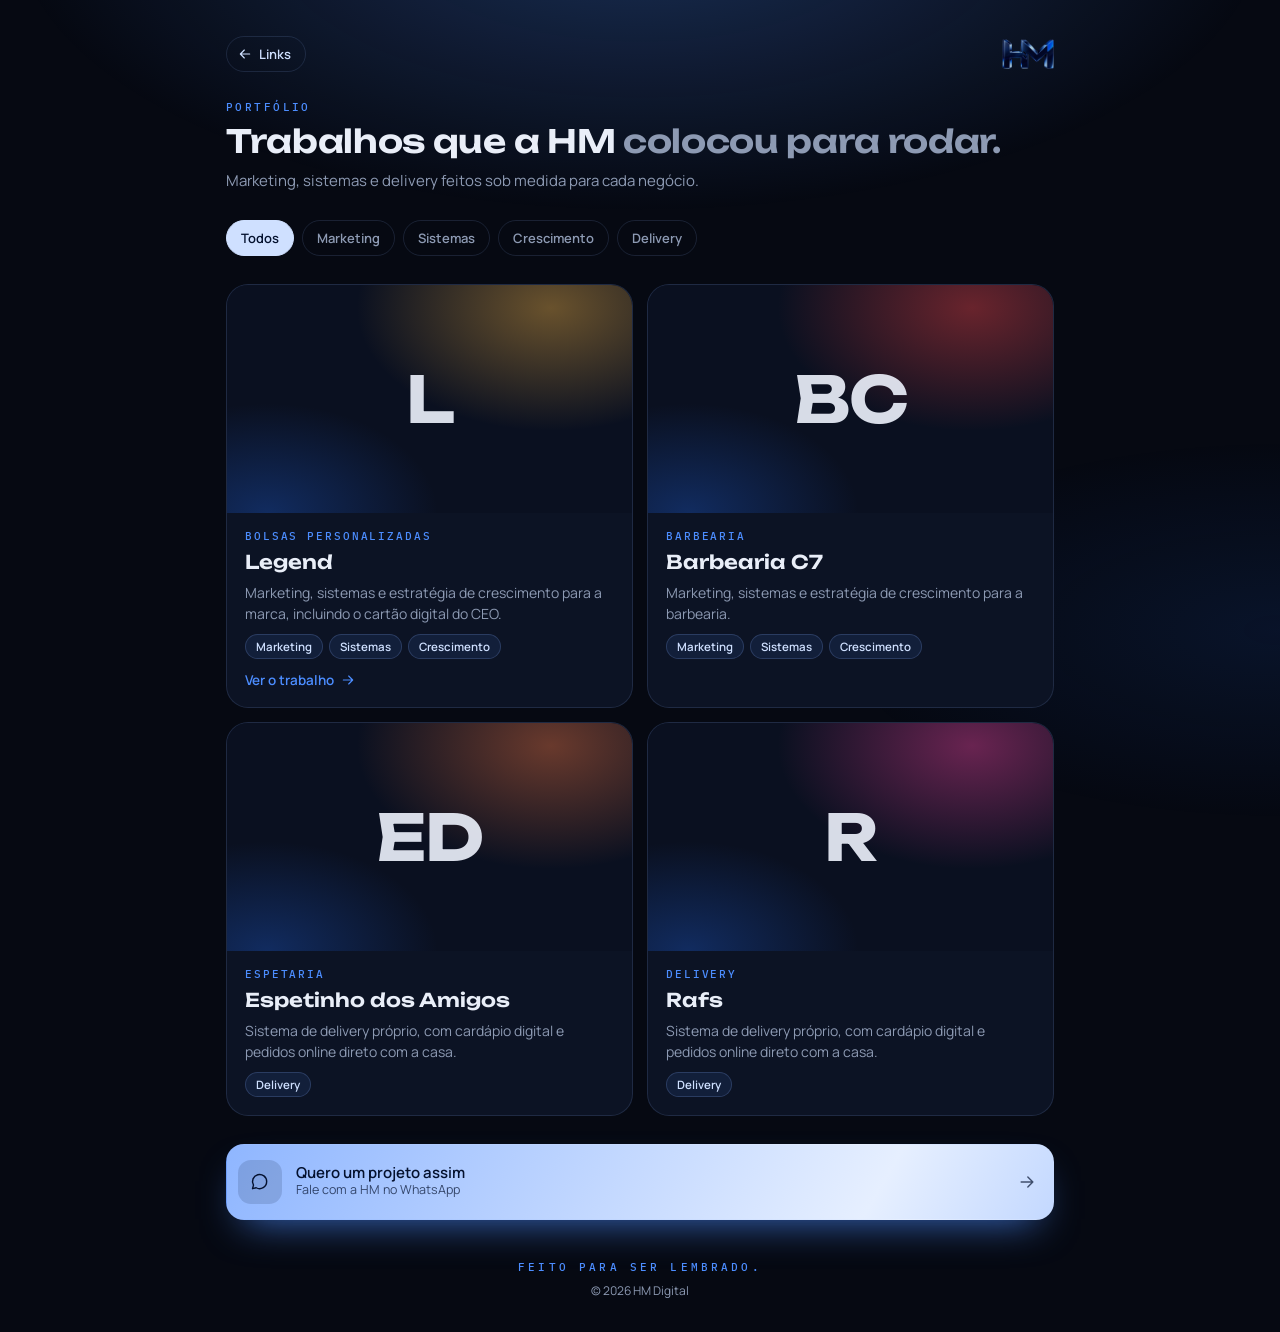
==== portfolio/index.html @ 2dd20c89 "Adiciona página de portfólio e botão para ela nos links Co-Authored-By: Claude Opus 5.5 <noreply@ant" ====
<!doctype html>
<html lang="pt-BR">
<head>
<meta charset="utf-8">
<meta name="viewport" content="width=device-width, initial-scale=1, viewport-fit=cover">
<title>Portfólio HM Digital</title>
<meta name="description" content="Trabalhos da HM Digital em marketing, sistemas e delivery.">
<meta name="theme-color" content="#060912">
<meta property="og:type" content="website">
<meta property="og:title" content="Portfólio HM Digital">
<meta property="og:description" content="Marketing e tecnologia para sua empresa vender mais.">
<meta property="og:url" content="https://links.hmdigitalgo.com/portfolio">
<meta property="og:site_name" content="HM Digital">
<meta property="og:locale" content="pt_BR">
<meta property="og:image" content="https://links.hmdigitalgo.com/assets/img/og.jpg?v=2">
<meta property="og:image:width" content="1200">
<meta property="og:image:height" content="630">
<meta name="twitter:card" content="summary_large_image">
<link rel="icon" href="/assets/img/favicon.svg" type="image/svg+xml">
<link rel="preconnect" href="https://fonts.googleapis.com">
<link rel="preconnect" href="https://fonts.gstatic.com" crossorigin>
<link rel="stylesheet" href="https://fonts.googleapis.com/css2?family=Unbounded:wght@500;600&family=Manrope:wght@400;500;600&family=IBM+Plex+Mono:wght@500&display=swap">
<link rel="stylesheet" href="/assets/css/style.css?v=2">
</head>
<body>
<main id="app" class="wide"><noscript>Ative o JavaScript para ver os links.</noscript></main>
<div class="toast" id="toast" role="status" aria-live="polite"></div>
<script src="/assets/js/portfolio.js?v=2"></script>
</body>
</html>
---- assets/css/style.css ----
/* HM Digital · links da bio.
   Layout: uma coluna estreita como um app, logo cromado no topo e botões empilhados.
   Mesmo visual escuro dos cartões dos sócios. */
:root {
  --ink: #060912;
  --panel: #0c1324;
  --panel-2: #111b33;
  --line: rgba(150, 180, 255, .14);
  --text: #e9eef8;
  --muted: #8d9ab3;
  --electric: #4c8dff;
  --ice: #cfe0ff;
  --navy: #04112e;
  --display: "Unbounded", "Arial Black", system-ui, sans-serif;
  --body: "Manrope", "Segoe UI", system-ui, sans-serif;
  --mono: "IBM Plex Mono", ui-monospace, Menlo, monospace;
  color-scheme: dark;
}
* { box-sizing: border-box }
html { background: var(--ink) }
body {
  margin: 0; min-height: 100vh;
  background: var(--ink); color: var(--text);
  font: 400 15px/1.5 var(--body);
  -webkit-font-smoothing: antialiased;
}
body::before {
  content: ""; position: fixed; inset: 0; pointer-events: none;
  background:
    radial-gradient(70% 45% at 50% -8%, rgba(76,141,255,.28), transparent 70%),
    radial-gradient(50% 30% at 100% 70%, rgba(31,95,214,.12), transparent 70%);
}
a { color: inherit; text-decoration: none }
button { font: inherit; color: inherit }
img { display: block; max-width: 100% }
:focus-visible { outline: 2px solid var(--electric); outline-offset: 3px; border-radius: 12px }
svg.i { width: 20px; height: 20px; stroke: currentColor; fill: none; stroke-width: 1.7; stroke-linecap: round; stroke-linejoin: round; flex: none }

main {
  position: relative; max-width: 480px; margin: 0 auto;
  padding-left: max(16px, env(safe-area-inset-left, 0px));
  padding-right: max(16px, env(safe-area-inset-right, 0px));
  padding-block: calc(36px + env(safe-area-inset-top, 0px)) calc(32px + env(safe-area-inset-bottom, 0px));
  display: grid; gap: 28px;
}

/* ---------- topo ---------- */
.head { display: grid; justify-items: center; text-align: center; gap: 6px }
.logo-wrap { margin-bottom: 10px }
.logo {
  width: 168px; height: auto; filter: drop-shadow(0 8px 30px rgba(76,141,255,.45));
  animation: logo-in .9s cubic-bezier(.2,.8,.2,1) both, glint 1.1s .7s ease-in-out both;
}
/* o logo entra e dá um brilho rápido, no lugar da abertura longa dos cartões */
@keyframes logo-in { from { opacity: 0; transform: translateY(10px) scale(.94) } }
@keyframes glint {
  50% { filter: drop-shadow(0 8px 40px rgba(140,180,255,.9)) brightness(1.7) }
}
h1 { margin: 0; font: 600 24px/1.1 var(--display); letter-spacing: -.01em }
.handle { margin: 0; font: 500 12px var(--mono); letter-spacing: .12em; color: var(--electric) }
.bio { margin: 4px 0 0; color: var(--muted); max-width: 30ch; text-wrap: balance }
.socials { display: flex; gap: 10px; margin-top: 12px }
.socials a, .socials button {
  width: 44px; height: 44px; border-radius: 50%; display: grid; place-items: center;
  border: 1px solid var(--line); background: rgba(255,255,255,.03); color: var(--ice); cursor: pointer;
  transition: background .2s, border-color .2s, transform .2s;
}
.socials a:hover, .socials button:hover { background: rgba(76,141,255,.14); border-color: rgba(76,141,255,.5); transform: translateY(-2px) }

/* ---------- botões ---------- */
.list { display: grid; gap: 10px }
.link {
  display: grid; grid-template-columns: 44px minmax(0, 1fr) auto; align-items: center; gap: 14px;
  padding: 11px 16px 11px 11px; border-radius: 18px;
  background: var(--panel); border: 1px solid var(--line);
  transition: transform .2s, border-color .2s, background .2s;
}
.link:hover { transform: translateY(-2px); border-color: rgba(76,141,255,.45); background: var(--panel-2) }
.link:active { transform: scale(.985) }
.link .ic { width: 44px; height: 44px; border-radius: 13px; display: grid; place-items: center; background: rgba(76,141,255,.1); color: var(--ice) }
.tx { min-width: 0 }
.tx strong { display: block; font: 600 15px/1.25 var(--body) }
.tx small { display: block; font-size: 12.5px; color: var(--muted); line-height: 1.35 }
.link .arrow { color: var(--muted); transition: transform .2s, color .2s }
.link:hover .arrow { transform: translateX(3px); color: var(--electric) }
.link.primary {
  padding-block: 15px;
  background: linear-gradient(120deg, #8fb6ff 0%, #e6efff 40%, #a9c7ff 60%, #6c9dfa 100%);
  background-size: 200% 100%; animation: shine 8s linear infinite;
  border-color: transparent; color: var(--navy);
  box-shadow: 0 18px 40px -18px rgba(76,141,255,.8);
}
.link.primary .ic { background: rgba(4,17,46,.14); color: var(--navy) }
.link.primary small, .link.primary .arrow { color: rgba(4,17,46,.7) }
@keyframes shine { to { background-position: -200% 0 } }

section { display: grid; gap: 12px }
h2 { margin: 0; font: 500 11px var(--mono); letter-spacing: .22em; text-transform: uppercase; color: var(--muted); padding-left: 4px }

/* ---------- sócios ---------- */
.people { display: grid; gap: 10px }
.person { border-radius: 20px; background: var(--panel); border: 1px solid var(--line); overflow: hidden }
.person-main {
  display: grid; grid-template-columns: 56px minmax(0, 1fr) auto; gap: 14px; align-items: center;
  padding: 12px 14px 12px 12px; transition: background .2s;
}
.person-main:hover { background: var(--panel-2) }
.person-main img { width: 56px; height: 56px; border-radius: 50%; object-fit: cover; border: 2px solid rgba(140,180,255,.55) }
.pill {
  display: inline-flex; align-items: center; gap: 6px; padding: 7px 11px; border-radius: 99px;
  font: 600 12px var(--body); color: var(--ice); background: rgba(76,141,255,.12); border: 1px solid rgba(140,180,255,.25);
}
.pill svg.i { width: 15px; height: 15px }
.person-ig {
  display: flex; align-items: center; gap: 8px; padding: 10px 16px; border-top: 1px solid var(--line);
  font: 500 13px var(--body); color: var(--muted); transition: color .2s, background .2s;
}
.person-ig svg.i { width: 16px; height: 16px }
.person-ig:hover { color: var(--ice); background: rgba(76,141,255,.06) }

/* ---------- rodapé ---------- */
footer { display: grid; justify-items: center; gap: 8px; text-align: center; padding-top: 12px }
.logo-sm { width: 56px; height: auto; opacity: .85 }
footer span { font: 500 10.5px var(--mono); letter-spacing: .3em; text-transform: uppercase; color: var(--electric) }
footer small { color: var(--muted); font-size: 12px }

.toast {
  position: fixed; left: 50%; bottom: calc(24px + env(safe-area-inset-bottom, 0px)); z-index: 50;
  transform: translate(-50%, 20px); opacity: 0; pointer-events: none;
  background: var(--ice); color: var(--navy); font: 600 13.5px var(--body);
  padding: 11px 18px; border-radius: 99px; box-shadow: 0 10px 30px rgba(0,0,0,.4);
  transition: opacity .25s, transform .25s;
}
.toast.on { opacity: 1; transform: translate(-50%, 0) }

/* entrada suave dos blocos */
main > * { animation: rise .6s ease both }
main > :nth-child(2) { animation-delay: .15s }
main > :nth-child(3) { animation-delay: .22s }
main > :nth-child(4) { animation-delay: .29s }
@keyframes rise { from { opacity: 0; transform: translateY(12px) } }

@media (prefers-reduced-motion: reduce) {
  *, *::before, *::after { animation: none !important; transition: none !important }
}

/* ---------- portfólio ---------- */
[hidden] { display: none !important }
.pf-head { display: flex; align-items: center; justify-content: space-between }
.back {
  display: inline-flex; align-items: center; gap: 6px; padding: 8px 14px 8px 10px; border-radius: 99px;
  border: 1px solid var(--line); color: var(--ice); font: 600 13px var(--body);
}
.back:hover { background: rgba(76,141,255,.12) }
.back svg.i { width: 16px; height: 16px }
.pf-head .logo-sm { width: 52px }
.pf-title { display: grid; gap: 10px }
.eyebrow { font: 500 11px var(--mono); letter-spacing: .22em; text-transform: uppercase; color: var(--electric) }
.pf-title h1 { font-size: clamp(25px, 7vw, 32px); line-height: 1.12; text-wrap: balance }
.pf-title h1 em { font-style: normal; color: var(--muted) }
.pf-title p { margin: 0; color: var(--muted) }
.filters { display: flex; flex-wrap: wrap; gap: 8px }
.filters button {
  padding: 8px 14px; border-radius: 99px; cursor: pointer; font: 600 13px var(--body);
  background: transparent; border: 1px solid var(--line); color: var(--muted); transition: all .2s;
}
.filters button[aria-pressed="true"] { background: var(--ice); color: var(--navy); border-color: var(--ice) }
.grid { display: grid; gap: 14px }
.proj { border-radius: 22px; overflow: hidden; background: var(--panel); border: 1px solid var(--line) }
.cover { aspect-ratio: 16 / 9; max-width: 100%; background: var(--panel-2) }
.cover img { width: 100%; height: 100%; object-fit: cover }
.mono {
  width: 100%; height: 100%; display: grid; place-items: center; position: relative; overflow: hidden;
  background:
    radial-gradient(80% 90% at 80% 10%, hsl(var(--h) 70% 55% / .45), transparent 60%),
    radial-gradient(70% 80% at 10% 100%, rgba(31,95,214,.35), transparent 60%),
    #0a1020;
}
.mono span { font: 700 64px var(--display); letter-spacing: -.03em; color: rgba(233,238,248,.92) }
.proj-body { padding: 16px 18px 18px; display: grid; gap: 8px }
.seg { font: 500 10.5px var(--mono); letter-spacing: .18em; text-transform: uppercase; color: var(--electric) }
.proj h3 { margin: 0; font: 600 19px/1.2 var(--display) }
.proj p { margin: 0; color: var(--muted); font-size: 14px }
.proj .result { color: var(--ice); font-weight: 600 }
.chips { display: flex; flex-wrap: wrap; gap: 6px; margin-top: 2px }
.chips span { padding: 4px 10px; border-radius: 99px; font: 600 11.5px var(--body); color: var(--ice); background: rgba(76,141,255,.1); border: 1px solid rgba(140,180,255,.2) }
.see { justify-self: start; display: inline-flex; align-items: center; gap: 6px; margin-top: 4px; font: 600 13.5px var(--body); color: var(--electric) }
.see svg.i { width: 16px; height: 16px }
.see:hover { color: var(--ice) }
@media (min-width: 560px) { main.wide { max-width: 860px } .grid { grid-template-columns: repeat(2, minmax(0, 1fr)) } }
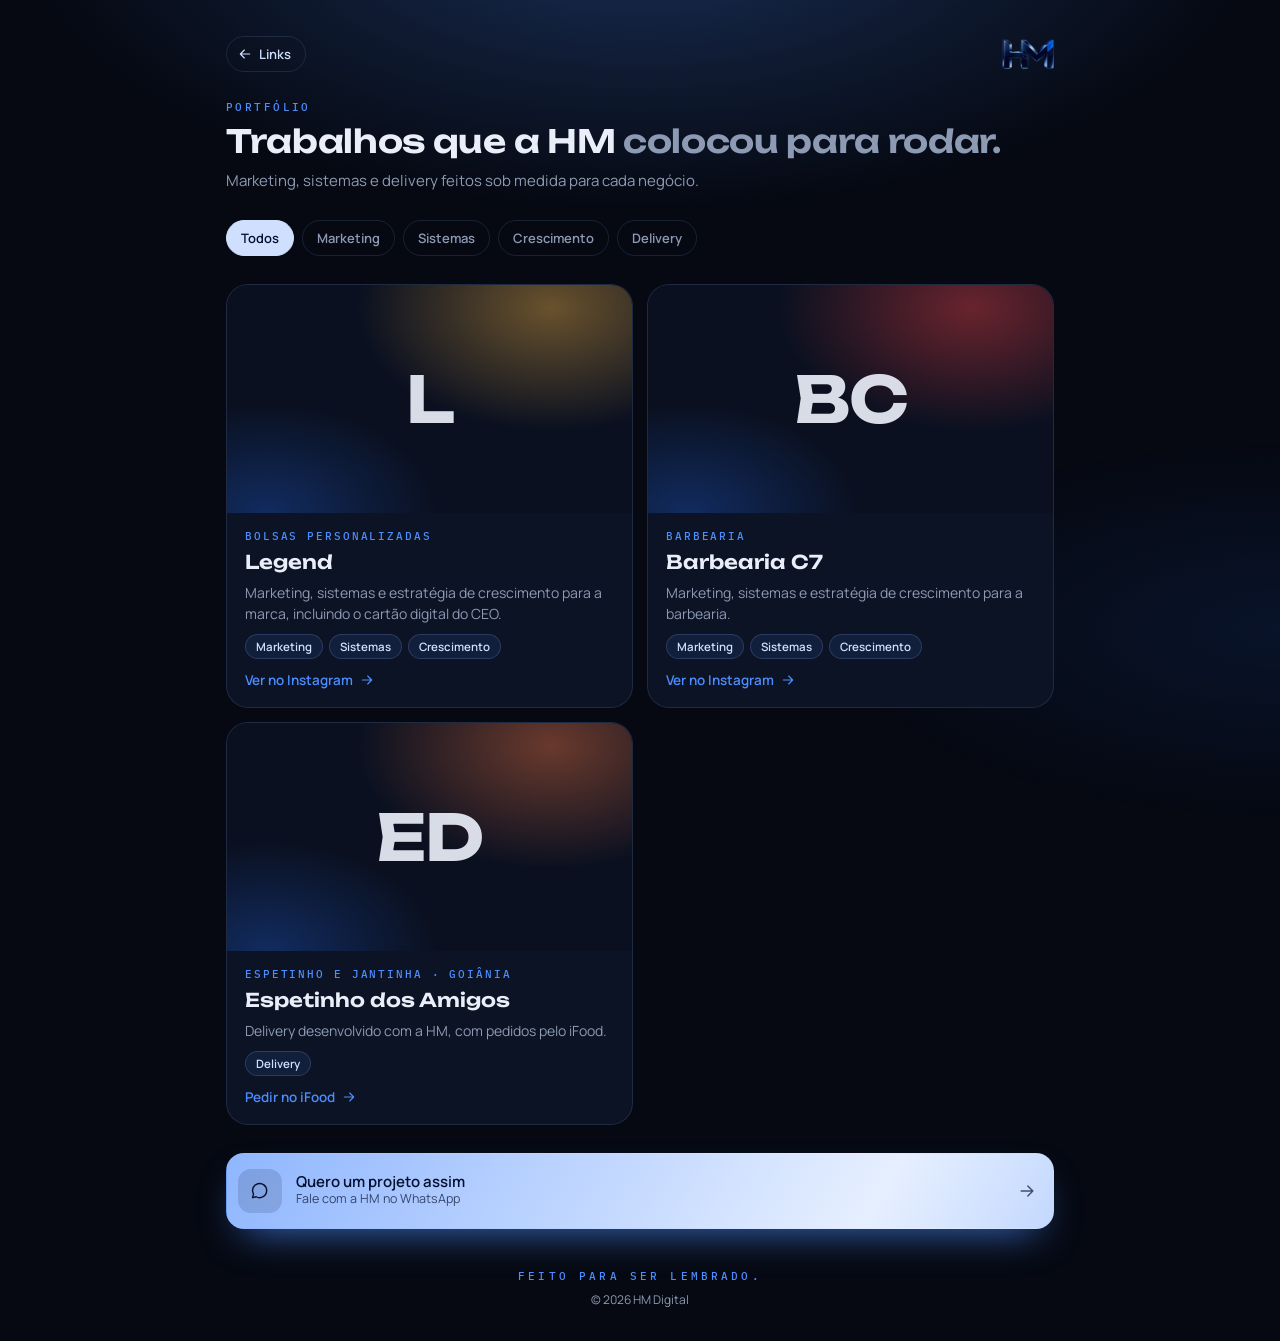
==== commit d8fb5de3: "Portfólio: tira Rafs e adiciona links do iFood e Instagram dos clientes Co-Authored-By: Claude Opus " ====
--- a/portfolio/index.html
+++ b/portfolio/index.html
@@ -12,7 +12,7 @@
 <meta property="og:url" content="https://links.hmdigitalgo.com/portfolio">
 <meta property="og:site_name" content="HM Digital">
 <meta property="og:locale" content="pt_BR">
-<meta property="og:image" content="https://links.hmdigitalgo.com/assets/img/og.jpg?v=2">
+<meta property="og:image" content="https://links.hmdigitalgo.com/assets/img/og.jpg?v=3">
 <meta property="og:image:width" content="1200">
 <meta property="og:image:height" content="630">
 <meta name="twitter:card" content="summary_large_image">
@@ -20,11 +20,11 @@
 <link rel="preconnect" href="https://fonts.googleapis.com">
 <link rel="preconnect" href="https://fonts.gstatic.com" crossorigin>
 <link rel="stylesheet" href="https://fonts.googleapis.com/css2?family=Unbounded:wght@500;600&family=Manrope:wght@400;500;600&family=IBM+Plex+Mono:wght@500&display=swap">
-<link rel="stylesheet" href="/assets/css/style.css?v=2">
+<link rel="stylesheet" href="/assets/css/style.css?v=3">
 </head>
 <body>
 <main id="app" class="wide"><noscript>Ative o JavaScript para ver os links.</noscript></main>
 <div class="toast" id="toast" role="status" aria-live="polite"></div>
-<script src="/assets/js/portfolio.js?v=2"></script>
+<script src="/assets/js/portfolio.js?v=3"></script>
 </body>
 </html>
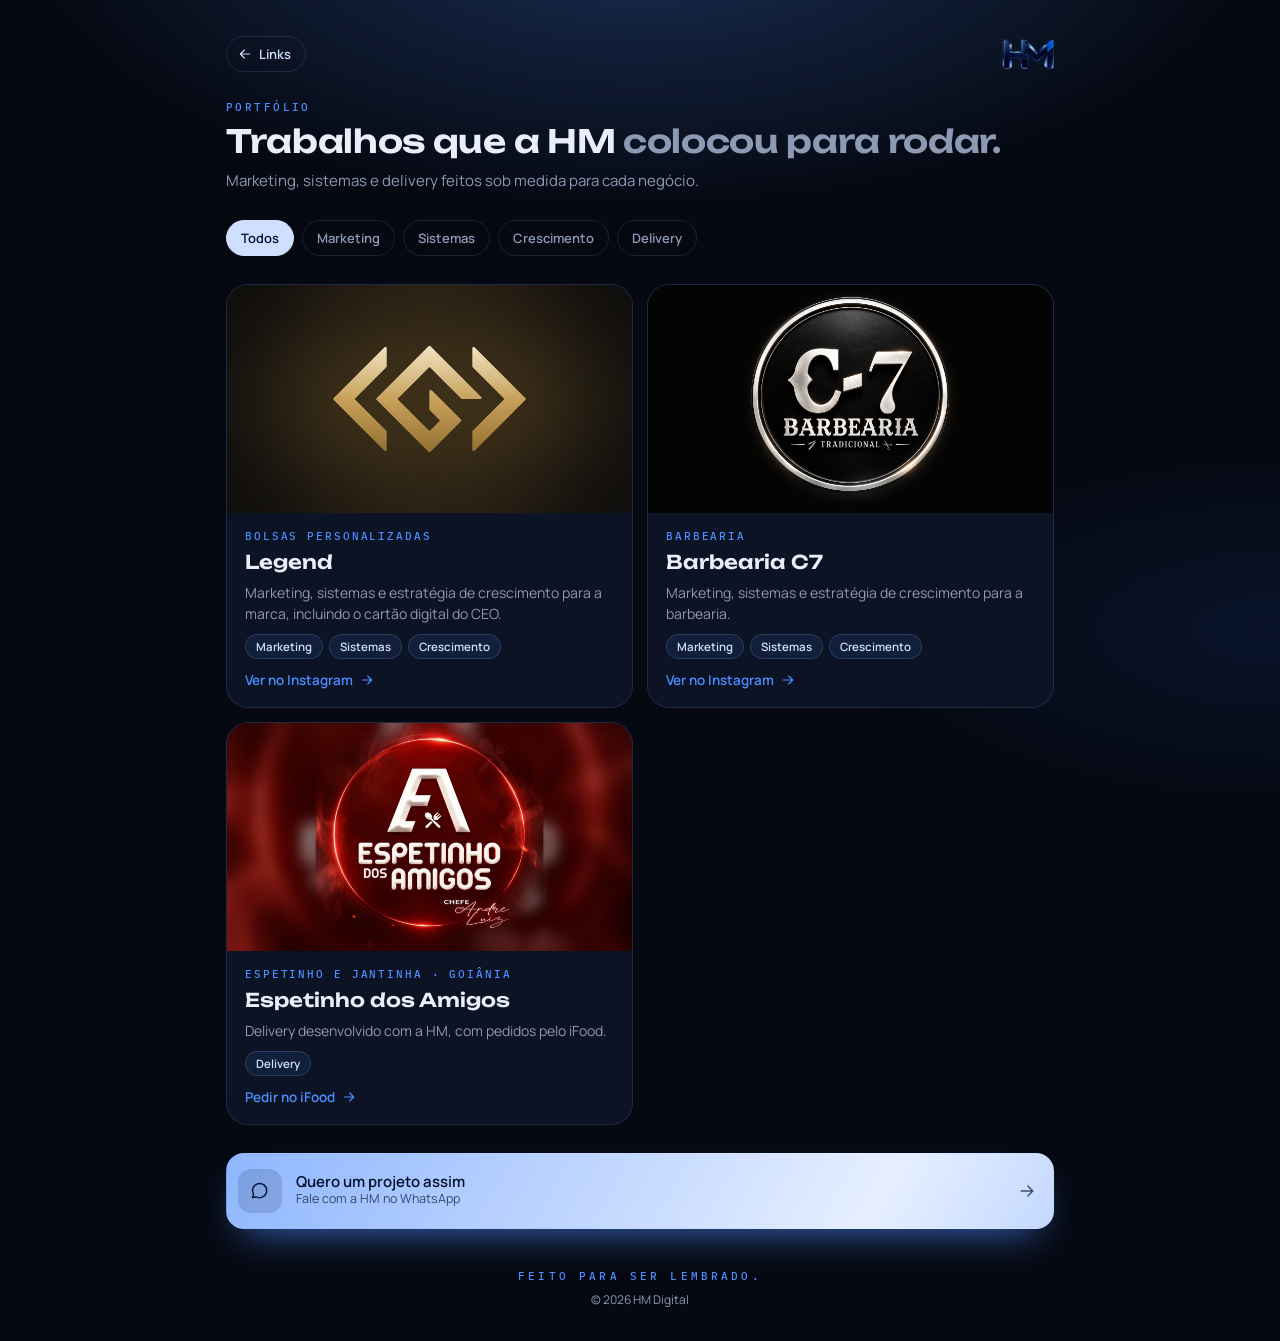
==== commit 02f8d9ce: "Portfólio: capas com os logos da Legend, Barbearia C7 e Espetinho dos Amigos Co-Authored-By: Claude " ====
--- a/portfolio/index.html
+++ b/portfolio/index.html
@@ -12,7 +12,7 @@
 <meta property="og:url" content="https://links.hmdigitalgo.com/portfolio">
 <meta property="og:site_name" content="HM Digital">
 <meta property="og:locale" content="pt_BR">
-<meta property="og:image" content="https://links.hmdigitalgo.com/assets/img/og.jpg?v=3">
+<meta property="og:image" content="https://links.hmdigitalgo.com/assets/img/og.jpg?v=4">
 <meta property="og:image:width" content="1200">
 <meta property="og:image:height" content="630">
 <meta name="twitter:card" content="summary_large_image">
@@ -20,11 +20,11 @@
 <link rel="preconnect" href="https://fonts.googleapis.com">
 <link rel="preconnect" href="https://fonts.gstatic.com" crossorigin>
 <link rel="stylesheet" href="https://fonts.googleapis.com/css2?family=Unbounded:wght@500;600&family=Manrope:wght@400;500;600&family=IBM+Plex+Mono:wght@500&display=swap">
-<link rel="stylesheet" href="/assets/css/style.css?v=3">
+<link rel="stylesheet" href="/assets/css/style.css?v=4">
 </head>
 <body>
 <main id="app" class="wide"><noscript>Ative o JavaScript para ver os links.</noscript></main>
 <div class="toast" id="toast" role="status" aria-live="polite"></div>
-<script src="/assets/js/portfolio.js?v=3"></script>
+<script src="/assets/js/portfolio.js?v=4"></script>
 </body>
 </html>
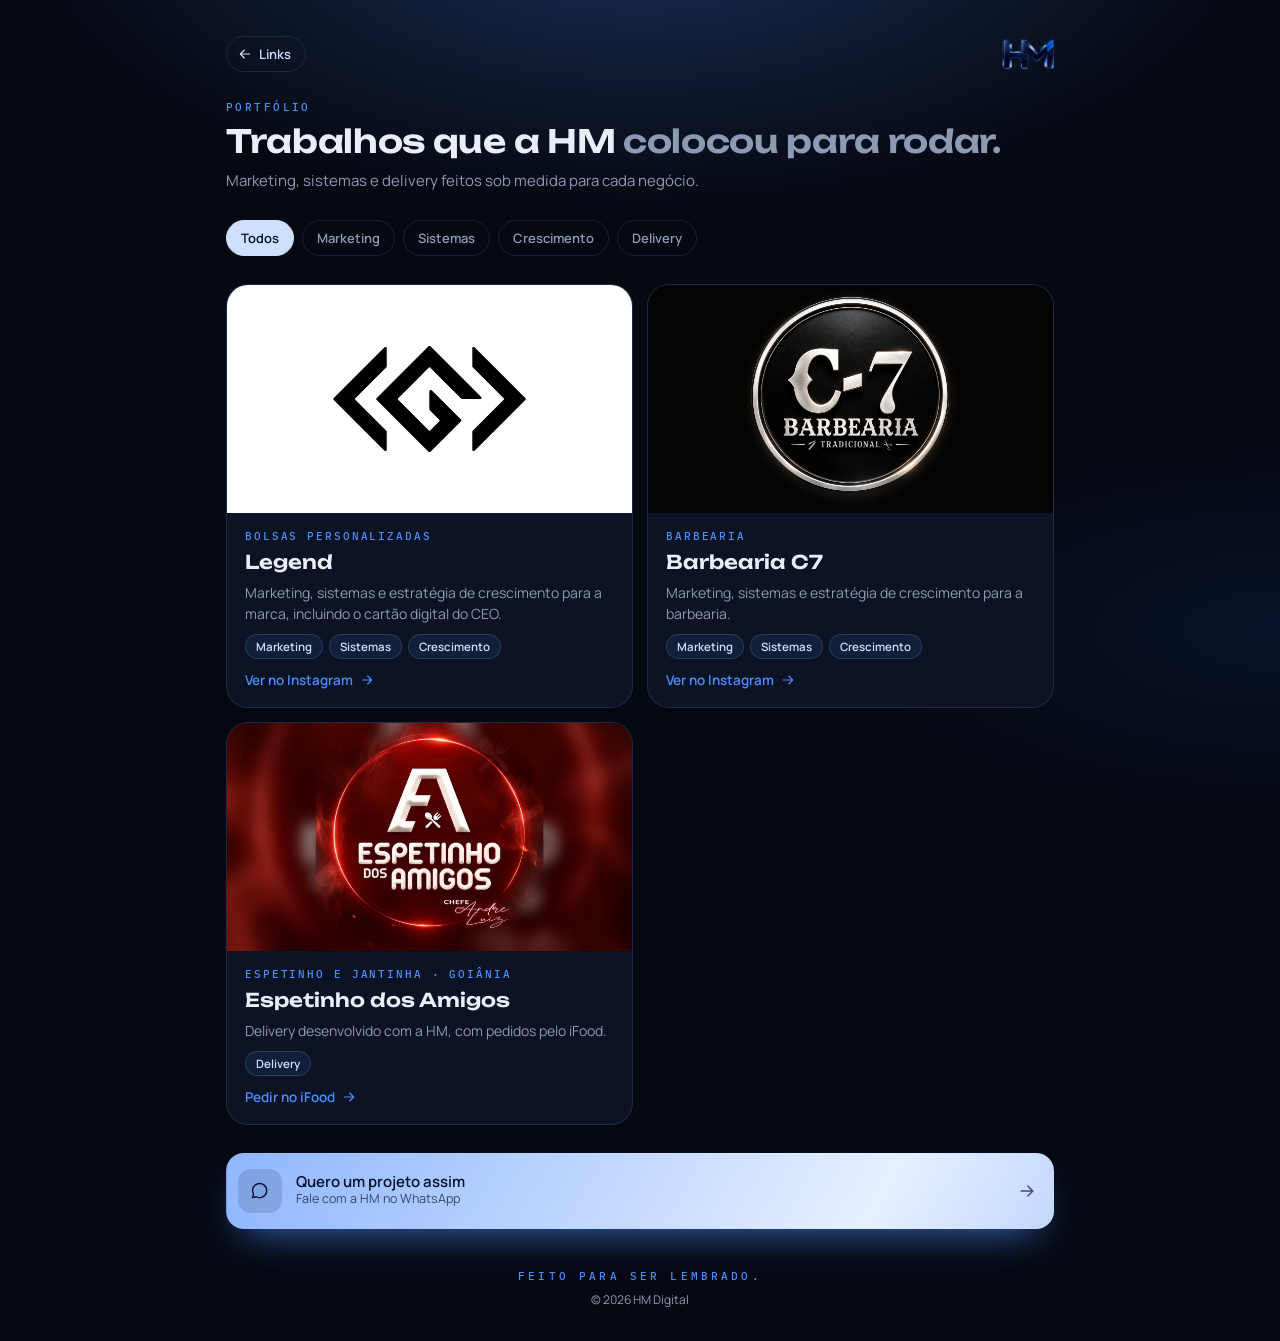
==== commit b4bcb388: "Portfólio: logo da Legend nas cores originais Co-Authored-By: Claude Opus 5.5 <noreply@anthropic.com" ====
--- a/portfolio/index.html
+++ b/portfolio/index.html
@@ -12,7 +12,7 @@
 <meta property="og:url" content="https://links.hmdigitalgo.com/portfolio">
 <meta property="og:site_name" content="HM Digital">
 <meta property="og:locale" content="pt_BR">
-<meta property="og:image" content="https://links.hmdigitalgo.com/assets/img/og.jpg?v=4">
+<meta property="og:image" content="https://links.hmdigitalgo.com/assets/img/og.jpg?v=5">
 <meta property="og:image:width" content="1200">
 <meta property="og:image:height" content="630">
 <meta name="twitter:card" content="summary_large_image">
@@ -20,11 +20,11 @@
 <link rel="preconnect" href="https://fonts.googleapis.com">
 <link rel="preconnect" href="https://fonts.gstatic.com" crossorigin>
 <link rel="stylesheet" href="https://fonts.googleapis.com/css2?family=Unbounded:wght@500;600&family=Manrope:wght@400;500;600&family=IBM+Plex+Mono:wght@500&display=swap">
-<link rel="stylesheet" href="/assets/css/style.css?v=4">
+<link rel="stylesheet" href="/assets/css/style.css?v=5">
 </head>
 <body>
 <main id="app" class="wide"><noscript>Ative o JavaScript para ver os links.</noscript></main>
 <div class="toast" id="toast" role="status" aria-live="polite"></div>
-<script src="/assets/js/portfolio.js?v=4"></script>
+<script src="/assets/js/portfolio.js?v=5"></script>
 </body>
 </html>
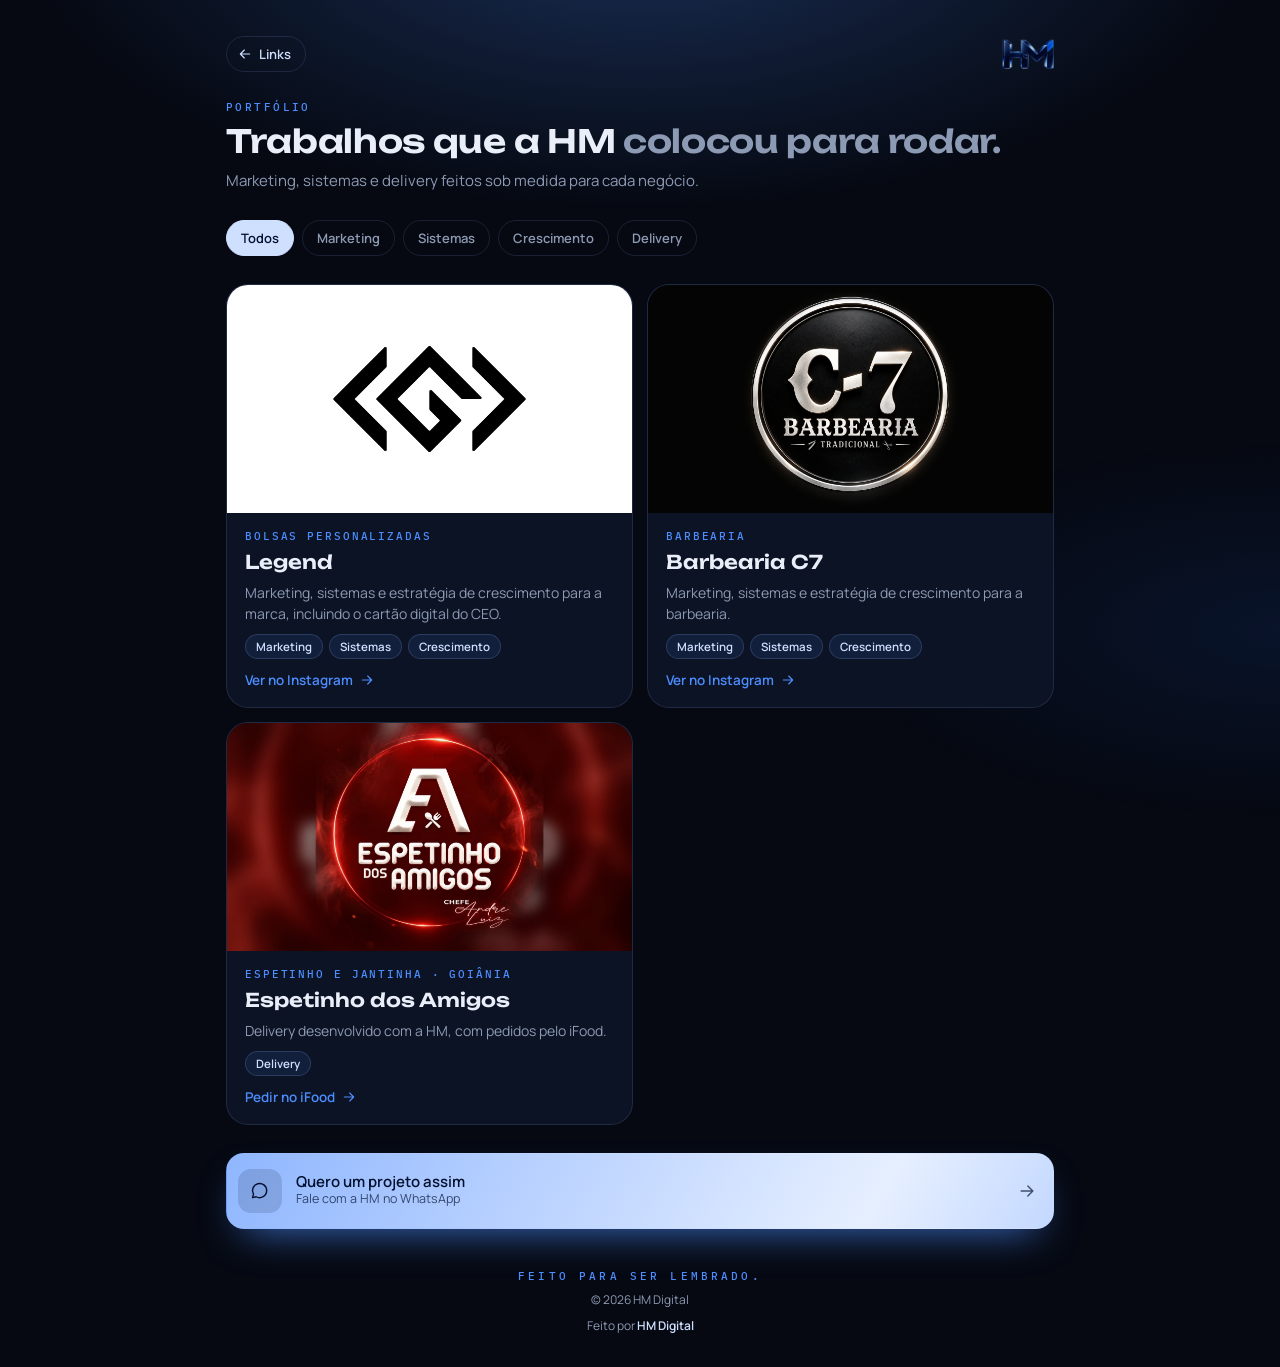
==== commit 12ae5928: "Crédito HM no rodapé, fontes no próprio site, logo mais leve e cabeçalhos de segurança Co-Authored-B" ====
--- a/portfolio/index.html
+++ b/portfolio/index.html
@@ -17,14 +17,12 @@
 <meta property="og:image:height" content="630">
 <meta name="twitter:card" content="summary_large_image">
 <link rel="icon" href="/assets/img/favicon.svg" type="image/svg+xml">
-<link rel="preconnect" href="https://fonts.googleapis.com">
-<link rel="preconnect" href="https://fonts.gstatic.com" crossorigin>
-<link rel="stylesheet" href="https://fonts.googleapis.com/css2?family=Unbounded:wght@500;600&family=Manrope:wght@400;500;600&family=IBM+Plex+Mono:wght@500&display=swap">
-<link rel="stylesheet" href="/assets/css/style.css?v=5">
+<link rel="stylesheet" href="/assets/css/fonts.css">
+<link rel="stylesheet" href="/assets/css/style.css?v=6">
 </head>
 <body>
 <main id="app" class="wide"><noscript>Ative o JavaScript para ver os links.</noscript></main>
 <div class="toast" id="toast" role="status" aria-live="polite"></div>
-<script src="/assets/js/portfolio.js?v=5"></script>
+<script src="/assets/js/portfolio.js?v=6"></script>
 </body>
 </html>
--- a/assets/css/fonts.css
+++ b/assets/css/fonts.css
@@ -0,0 +1,4 @@
+/* Fontes hospedadas no próprio site (sem Google Fonts: mais rápido e sem enviar o IP do visitante). */
+@font-face {font-family: 'IBM Plex Mono'; font-style: normal; font-weight: 500; font-display: swap; src: url(/assets/fonts/ibm-plex-mono-0-latin.woff2) format("woff2"); unicode-range: U+0000-00FF, U+0131, U+0152-0153, U+02BB-02BC, U+02C6, U+02DA, U+02DC, U+0304, U+0308, U+0329, U+2000-206F, U+20AC, U+2122, U+2191, U+2193, U+2212, U+2215, U+FEFF, U+FFFD; }
+@font-face {font-family: 'Manrope'; font-style: normal; font-weight: 400 700; font-display: swap; src: url(/assets/fonts/manrope-1-latin.woff2) format("woff2"); unicode-range: U+0000-00FF, U+0131, U+0152-0153, U+02BB-02BC, U+02C6, U+02DA, U+02DC, U+0304, U+0308, U+0329, U+2000-206F, U+20AC, U+2122, U+2191, U+2193, U+2212, U+2215, U+FEFF, U+FFFD; }
+@font-face {font-family: 'Unbounded'; font-style: normal; font-weight: 500 600; font-display: swap; src: url(/assets/fonts/unbounded-2-latin.woff2) format("woff2"); unicode-range: U+0000-00FF, U+0131, U+0152-0153, U+02BB-02BC, U+02C6, U+02DA, U+02DC, U+0304, U+0308, U+0329, U+2000-206F, U+20AC, U+2122, U+2191, U+2193, U+2212, U+2215, U+FEFF, U+FFFD; }
--- a/assets/css/style.css
+++ b/assets/css/style.css
@@ -188,3 +188,8 @@
 .see svg.i { width: 16px; height: 16px }
 .see:hover { color: var(--ice) }
 @media (min-width: 560px) { main.wide { max-width: 860px } .grid { grid-template-columns: repeat(2, minmax(0, 1fr)) } }
+
+/* crédito "Feito por HM Digital" */
+footer .credit { font-size: 12px; color: var(--muted) }
+footer .credit b { color: var(--ice); font-weight: 600 }
+footer .credit:hover b { color: var(--electric) }
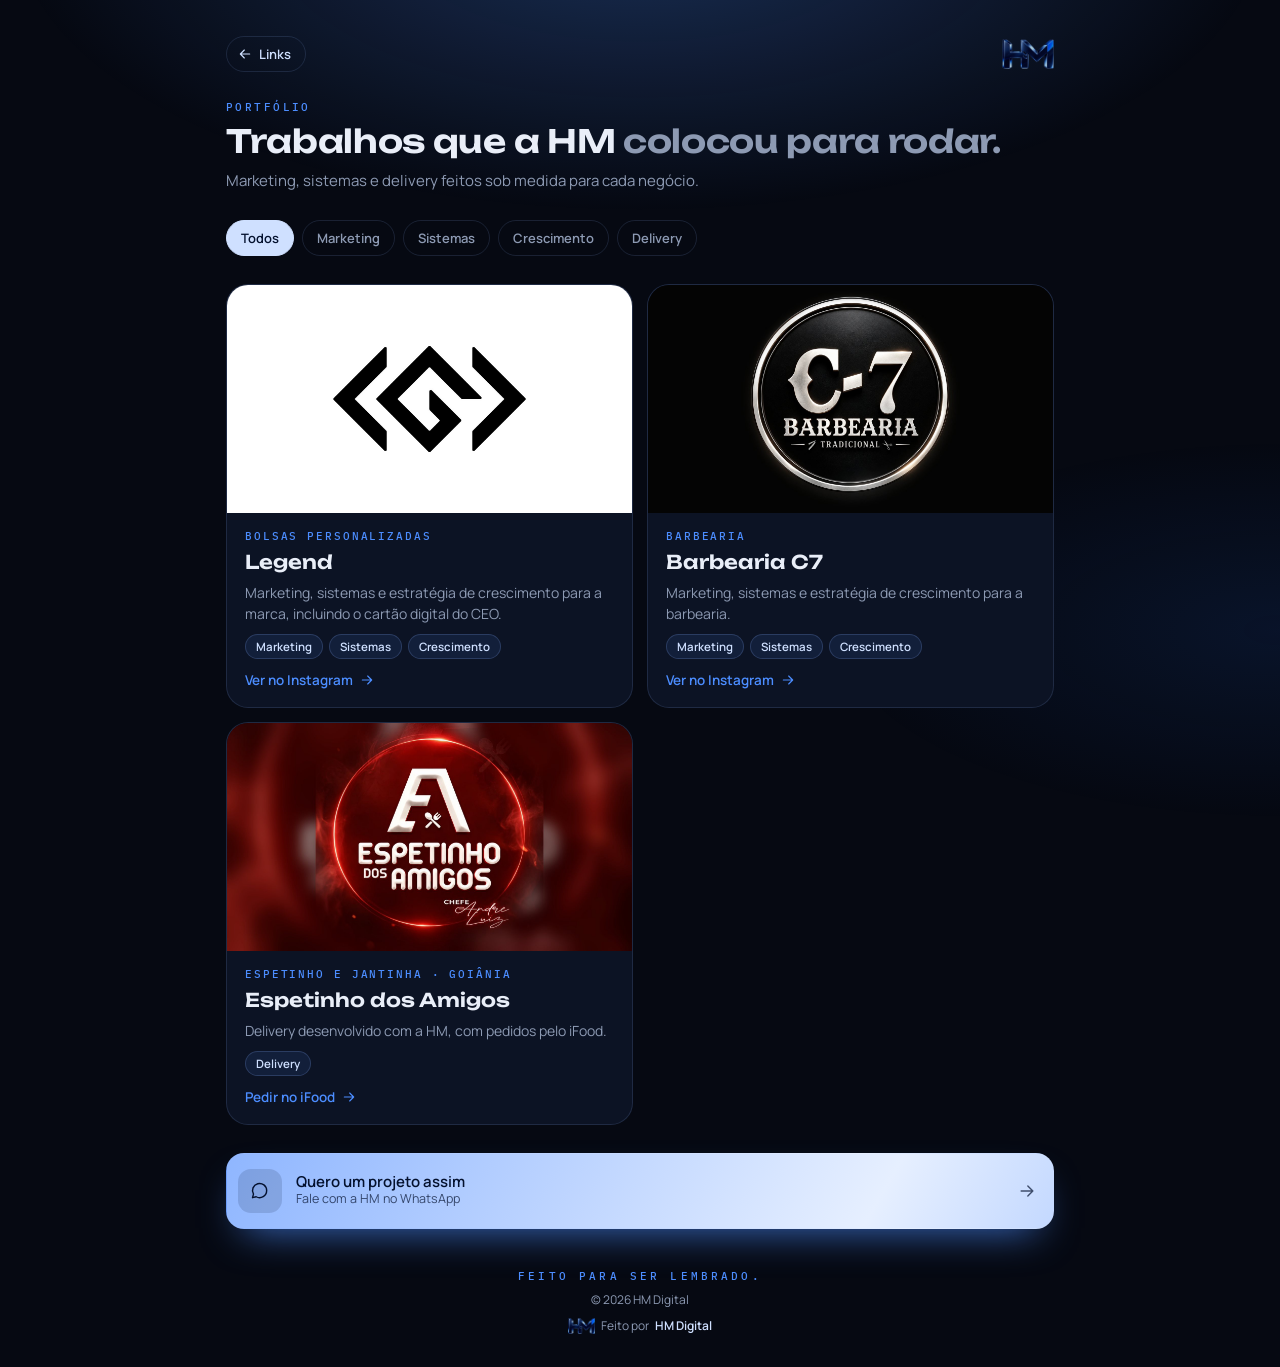
==== commit 2f66195b: "Logo da HM no credito "Feito por HM Digital" Co-Authored-By: Claude Opus 5.5 <noreply@anthropic.com>" ====
--- a/portfolio/index.html
+++ b/portfolio/index.html
@@ -18,11 +18,11 @@
 <meta name="twitter:card" content="summary_large_image">
 <link rel="icon" href="/assets/img/favicon.svg" type="image/svg+xml">
 <link rel="stylesheet" href="/assets/css/fonts.css">
-<link rel="stylesheet" href="/assets/css/style.css?v=6">
+<link rel="stylesheet" href="/assets/css/style.css?v=7">
 </head>
 <body>
 <main id="app" class="wide"><noscript>Ative o JavaScript para ver os links.</noscript></main>
 <div class="toast" id="toast" role="status" aria-live="polite"></div>
-<script src="/assets/js/portfolio.js?v=6"></script>
+<script src="/assets/js/portfolio.js?v=7"></script>
 </body>
 </html>
--- a/assets/css/style.css
+++ b/assets/css/style.css
@@ -190,6 +190,7 @@
 @media (min-width: 560px) { main.wide { max-width: 860px } .grid { grid-template-columns: repeat(2, minmax(0, 1fr)) } }
 
 /* crédito "Feito por HM Digital" */
-footer .credit { font-size: 12px; color: var(--muted) }
+footer .credit { font-size: 12px; color: var(--muted); display: inline-flex; align-items: center; gap: 6px }
+footer .credit img { height: 16px; width: auto }
 footer .credit b { color: var(--ice); font-weight: 600 }
 footer .credit:hover b { color: var(--electric) }
